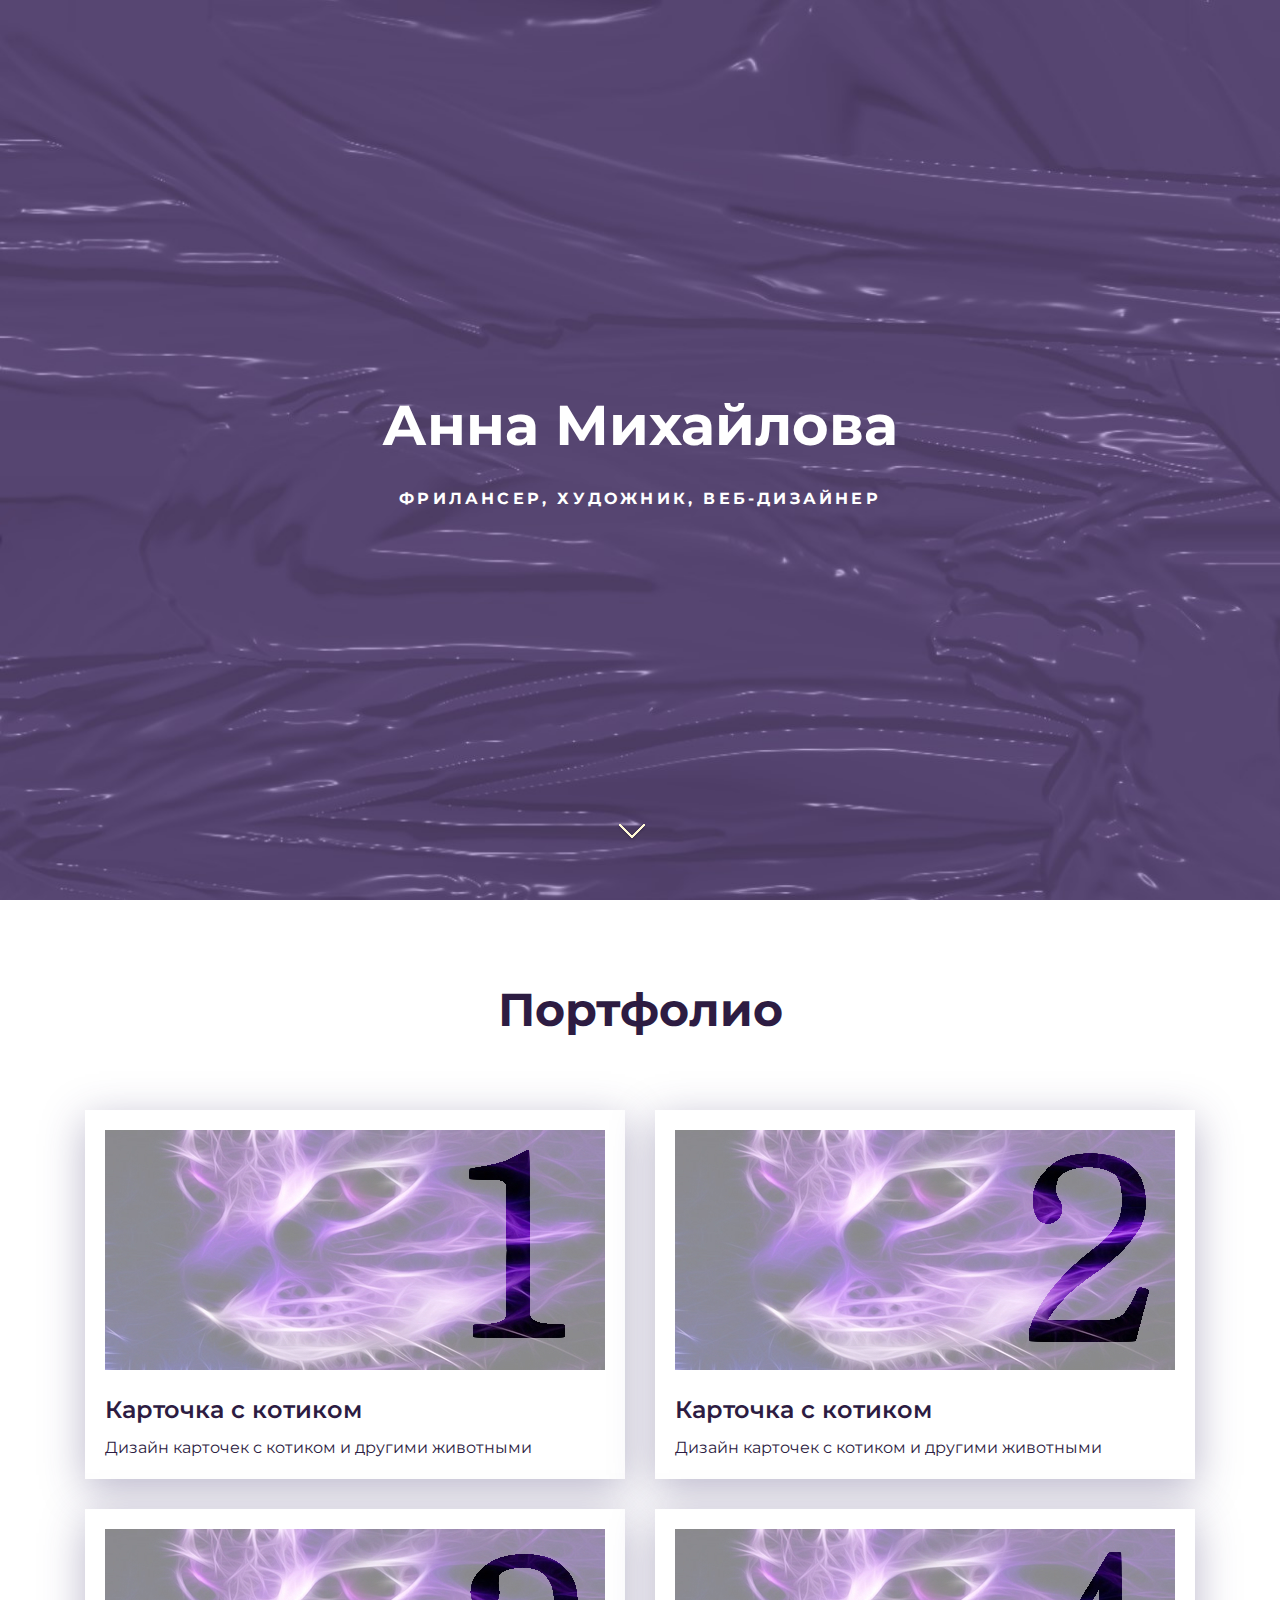
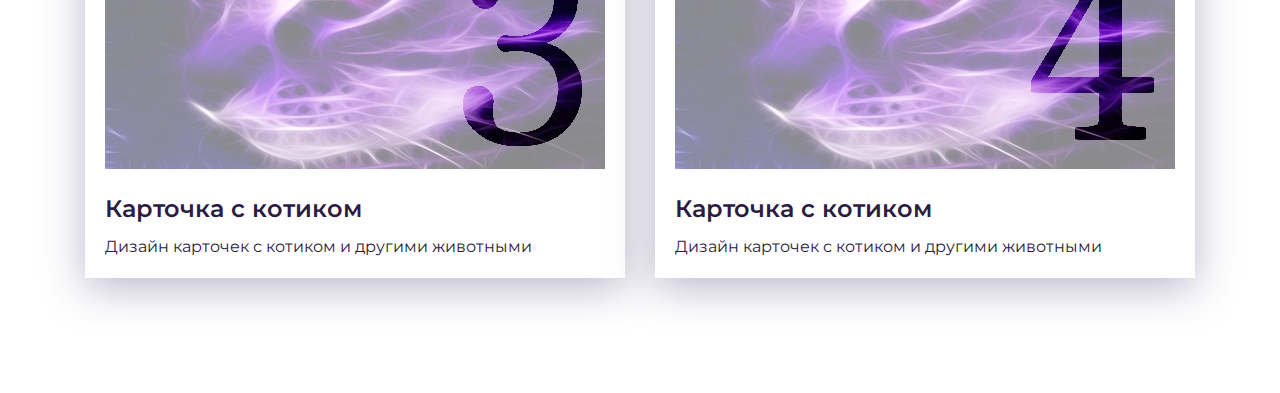
==== index.html @ 754063fa "initial" ====
<!DOCTYPE html>
<html lang="ru">
<head>
    <meta charset="UTF-8">
    <meta http-equiv="X-UA-Compatible" content="IE=edge">
    <meta name="viewport" content="width=device-width, initial-scale=1.0">
    <title>Портфолио</title>
    <link rel="stylesheet" href="./css/main.css">
    <link rel="preconnect" href="https://fonts.googleapis.com">
    <link rel="preconnect" href="https://fonts.gstatic.com" crossorigin>
    <link href="https://fonts.googleapis.com/css2?family=Montserrat:wght@400;600;700&display=swap" rel="stylesheet">
</head>
<body>
    <div class="header">
        <h1 class="headerTitle">Анна Михайлова</h1>
        <p class="headerSubTitle">фрилансер, художник, веб-дизайнер</p>
        <div class="headerArrow">
            <img src="./image/header/arrow.svg" alt="Arrow">
        </div>
    </div>

    <div class="portfolio">
        <div class="container">
            <h2 class="portfolioHeader">Портфолио</h2>

            <!-- portfolio-cards-wrapper -->
            <div class="portfolio-cards-wrapper">

                <!-- Card -->
                <div class="card">
                    <img class="cardImg" src="./image/portfolio/cart.jpg" alt="Card1">
                    <h3 class="cardTitle">Карточка с котиком</h3>
                    <p>Дизайн карточек с котиком и другими животными</p>
                </div>
                <!-- CadrOff -->

                <!-- Card -->
                <div class="card">
                    <img class="cardImg" src="./image/portfolio/cart2.jpg" alt="Card2">
                    <h3 class="cardTitle">Карточка с котиком</h3>
                    <p>Дизайн карточек с котиком и другими животными</p>
                </div>
                <!-- CadrOff -->

                <!-- Card -->
                <div class="card">
                    <img class="cardImg" src="./image/portfolio/cart3.jpg" alt="Card3">
                    <h3 class="cardTitle">Карточка с котиком</h3>
                    <p>Дизайн карточек с котиком и другими животными</p>
                </div>
                <!-- CadrOff -->

                <!-- Card -->
                <div class="card">
                    <img class="cardImg" src="./image/portfolio/cart4.jpg" alt="Card4">
                    <h3 class="cardTitle">Карточка с котиком</h3>
                    <p>Дизайн карточек с котиком и другими животными</p>
                </div>
                <!-- CadrOff -->

            </div>
            <!-- //portfolio-cards-wrapper -->
        </div>
    </div>

</body>
</html>
---- css/main.css ----
* {
    box-sizing: border-box;
}

body {
    margin: 0;
    font-family: 'Montserrat', sans-serif;
}

.container {
    max-width: 1110px;
    margin-left: auto;
    margin-right: auto;
}

.none {
    display: none !important;
}

.header {
    position: relative;
   display: flex;
    flex-direction: column; /*колонка*/
    justify-content: center; /*Выравнивание по вертикали (основная ось)*/
    align-items: center; /*Выравнивание по горизонтали*/
   
    width: 100%;
    height: 100vh;

    background-color: #035E0B;
    background-image: url("./../image/header/head-bg.jpg");
    background-size: cover;
}
.headerTitle{
    margin: 0;
    margin-bottom: 25px;
    font-weight: 700;
    font-size: 56px;
    line-height: 130%;
    text-align: center;
    color: #FFFFFF;
}

.headerSubTitle{
    margin: 0;
    font-weight: bold;
    font-size: 16px;
    line-height: 150%;
    text-align: center;
    letter-spacing: 0.2em;
    text-transform: uppercase;
    color: #FFFFFF;
}

.headerArrow{
    width: 48px;
    height: 48px;
    position: absolute;
    bottom: 30px;
    left: 50%;
    transform: translate(-50%, 0);
}

/* Portfolio */
.portfolio {
    padding-top: 80px;
    padding-bottom: 115px;
}

.portfolioHeader {
    font-weight: 700;
    font-size: 46px;
    line-height: 130%;
    text-align: center;
    color: #2D1C42;
    margin: 0;
    margin-bottom: 70px;
}

.portfolio-cards-wrapper {
    display: flex;
    flex-wrap: wrap;
    justify-content: space-between;
}

.card {
    margin-bottom: 30px;
    max-width: 540px;
    padding: 20px;
    background-color: #FFFFFF;
    box-shadow: 0px 10px 40px rgba(59, 50, 106, 0.35);
}

.card:last-child, .card:nth-last-child(2) {
    margin-bottom: 0;
}

.cardImg {
    margin-bottom: 20px;
}
.cardTitle {
    margin: 0;
    margin-bottom: 13px;
    font-weight: 600;
    font-size: 24px;
    line-height: 130%;
    color: #2D1C42;
}

.card p {
    font-size: 16px;
    line-height: 130%;
    color: #2D1C42;
    margin: 0;
}
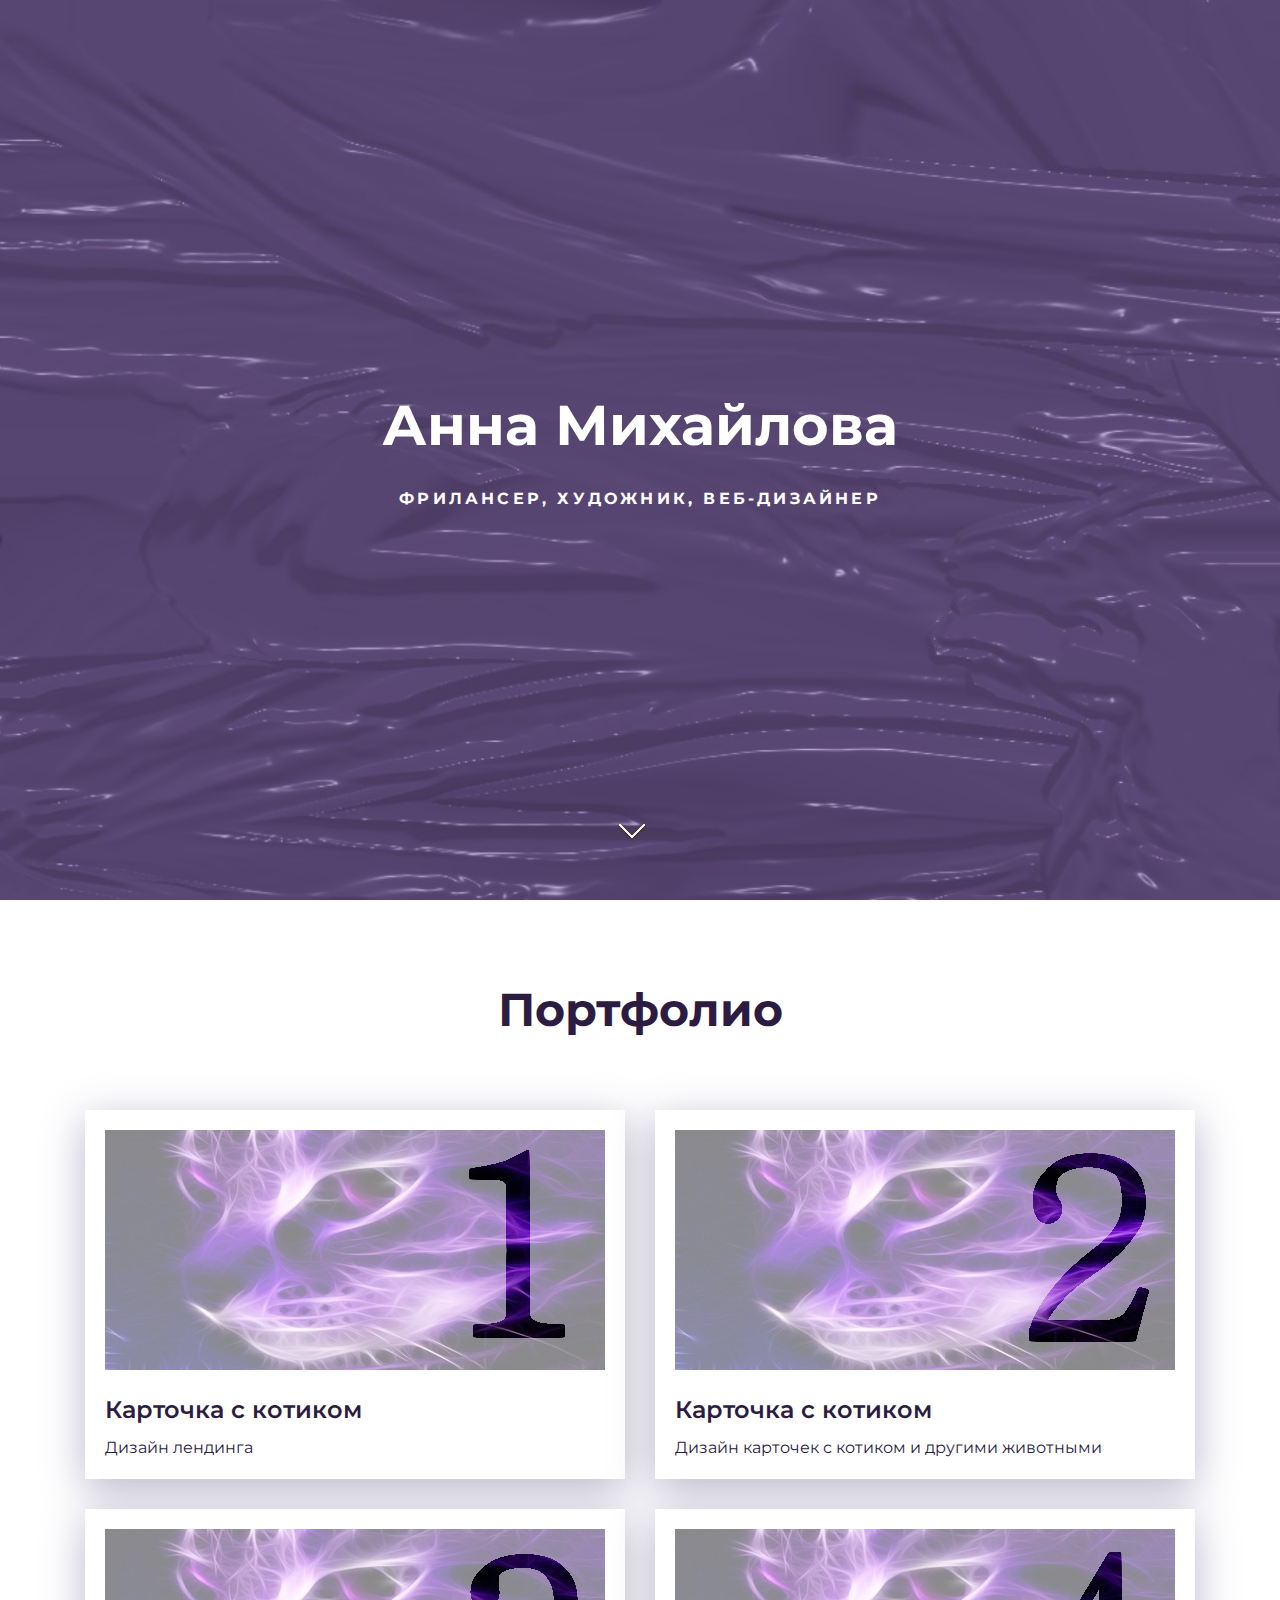
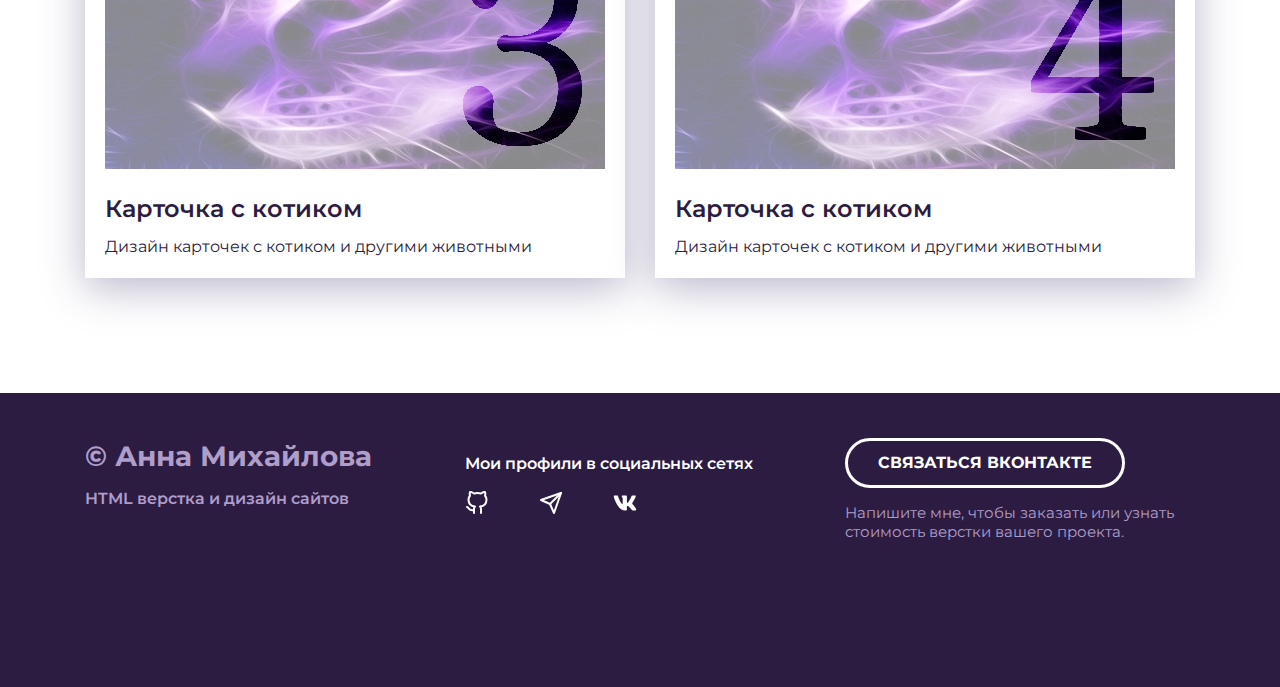
==== commit 35e72ef1: "now" ====
--- a/index.html
+++ b/index.html
@@ -11,57 +11,104 @@
     <link href="https://fonts.googleapis.com/css2?family=Montserrat:wght@400;600;700&display=swap" rel="stylesheet">
 </head>
 <body>
-    <div class="header">
+    <header class="header">
         <h1 class="headerTitle">Анна Михайлова</h1>
         <p class="headerSubTitle">фрилансер, художник, веб-дизайнер</p>
         <div class="headerArrow">
             <img src="./image/header/arrow.svg" alt="Arrow">
         </div>
-    </div>
+    </header>
 
-    <div class="portfolio">
+    <main>
+        <section class="portfolio">
+            <div class="container">
+                <h2 class="portfolioHeader">Портфолио</h2>
+
+                <!-- portfolio-cards-wrapper -->
+                <div class="portfolio-cards-wrapper">
+
+                    <!-- Card -->
+                    <div class="card">
+                        <a href="works.html" class="cardLink">
+                            <img class="cardImg" src="./image/portfolio/cart.jpg" alt="Card1">
+                            <h3 class="cardTitle">Карточка с котиком</h3>
+                            <p>Дизайн лендинга</p>
+                        </a>
+                    </div>
+                    <!-- CadrOff -->
+
+                    <!-- Card -->
+                    <div class="card">
+                        <a href="works.html" class="cardLink">
+                        <img class="cardImg" src="./image/portfolio/cart2.jpg" alt="Card2">
+                        <h3 class="cardTitle">Карточка с котиком</h3>
+                        <p>Дизайн карточек с котиком и другими животными</p></a>
+                    </div>
+                    <!-- CadrOff -->
+
+                    <!-- Card -->
+                    <div class="card">
+                        <a href="works.html" class="cardLink">
+                            <img class="cardImg" src="./image/portfolio/cart3.jpg" alt="Card3">
+                            <h3 class="cardTitle">Карточка с котиком</h3>
+                            <p>Дизайн карточек с котиком и другими животными</p></a>
+                    </div>
+                
+                    <!-- CadrOff -->
+
+                    <!-- Card -->
+                    <div class="card">
+                        <a href="works.html" class="cardLink">
+                        <img class="cardImg" src="./image/portfolio/cart4.jpg" alt="Card4">
+                        <h3 class="cardTitle">Карточка с котиком</h3>
+                        <p>Дизайн карточек с котиком и другими животными</p></a>
+                    </div>
+                    <!-- CadrOff -->
+
+                </div>
+                <!-- //portfolio-cards-wrapper -->
+            </div>
+        </section>
+    </main>
+    <!--Footer-->
+    <footer class="footer">
         <div class="container">
-            <h2 class="portfolioHeader">Портфолио</h2>
+            <div class="footerRow">
+                <div class="footerCopyright">
+                    <div class="footerCopyrightName"> © Анна Михайлова</div>
+                    <p>HTML верстка и дизайн сайтов</p>
+                </div>
+                <!-- footerIcons -->
+                <div class="footerIcons">
+                    <p>Мои профили в социальных сетях</p>
+                    <div class="footerIconsRow">
+                        <a href="#">
+                            <img src="./image/footer/github.svg" alt="github">
+                        </a>
 
-            <!-- portfolio-cards-wrapper -->
-            <div class="portfolio-cards-wrapper">
+                        <a href="#">
+                            <img src="./image/footer/send.svg" alt="Telegram">
+                        </a>
+                        
+                        <a href="#">
+                            <img src="./image/footer/vk.svg" alt="VK">
+                        </a>
+                        
+                    </div>
+                </div>
+                <!-- //footerIcons -->
 
-                <!-- Card -->
-                <div class="card">
-                    <img class="cardImg" src="./image/portfolio/cart.jpg" alt="Card1">
-                    <h3 class="cardTitle">Карточка с котиком</h3>
-                    <p>Дизайн карточек с котиком и другими животными</p>
+                <div class="footerContacts">
+                    <a href="https://vk.me/annajeckles" class="footerButton">
+                        Связаться Вконтакте
+                    </a>
+                   <p>Напишите мне, чтобы заказать или узнать стоимость верстки вашего проекта.</p>
+                    
                 </div>
-                <!-- CadrOff -->
-
-                <!-- Card -->
-                <div class="card">
-                    <img class="cardImg" src="./image/portfolio/cart2.jpg" alt="Card2">
-                    <h3 class="cardTitle">Карточка с котиком</h3>
-                    <p>Дизайн карточек с котиком и другими животными</p>
-                </div>
-                <!-- CadrOff -->
-
-                <!-- Card -->
-                <div class="card">
-                    <img class="cardImg" src="./image/portfolio/cart3.jpg" alt="Card3">
-                    <h3 class="cardTitle">Карточка с котиком</h3>
-                    <p>Дизайн карточек с котиком и другими животными</p>
-                </div>
-                <!-- CadrOff -->
-
-                <!-- Card -->
-                <div class="card">
-                    <img class="cardImg" src="./image/portfolio/cart4.jpg" alt="Card4">
-                    <h3 class="cardTitle">Карточка с котиком</h3>
-                    <p>Дизайн карточек с котиком и другими животными</p>
-                </div>
-                <!-- CadrOff -->
 
             </div>
-            <!-- //portfolio-cards-wrapper -->
         </div>
-    </div>
+    </footer>
 
 </body>
 </html>--- a/css/main.css
+++ b/css/main.css
@@ -8,9 +8,11 @@
 }
 
 .container {
-    max-width: 1110px;
+    max-width: 1140px;
     margin-left: auto;
     margin-right: auto;
+    padding-left: 15px;
+    padding-right: 15px;
 }
 
 .none {
@@ -86,9 +88,24 @@
 .card {
     margin-bottom: 30px;
     max-width: 540px;
-    padding: 20px;
     background-color: #FFFFFF;
     box-shadow: 0px 10px 40px rgba(59, 50, 106, 0.35);
+    transition: transform 0.2s ease-in;
+}
+
+.card:hover {
+    transform: translateY(-15px);
+}
+
+.cardLink {
+    display: block;
+    text-decoration: none;
+    color: #2D1C42;
+    padding: 20px;
+    transition: color 0.2s ease-in;
+}
+.cardLink:hover {
+    color: #AF9DCA;
 }
 
 .card:last-child, .card:nth-last-child(2) {
@@ -104,12 +121,154 @@
     font-weight: 600;
     font-size: 24px;
     line-height: 130%;
-    color: #2D1C42;
 }
 
 .card p {
     font-size: 16px;
     line-height: 130%;
-    color: #2D1C42;
-    margin: 0;
+    margin: 0;
+}
+
+/*Footer*/
+.footer {
+    background: #2D1C42;
+    padding-top: 45px;
+    padding-bottom: 130px;
+    color: #FFFFFF;
+}
+.footerRow {
+    display: flex;
+    flex-direction: row;
+    justify-content: space-between;
+}
+
+.footerCopyright {
+    max-width: 350px;
+    color: #AF9DCA;
+    line-height: 1.3;
+    flex-grow: 1;
+}
+
+.footerCopyrightName {
+    font-weight: 700;
+    font-size: 28px;
+   margin-bottom: 15px;
+}
+
+.footerCopyright p {
+    margin: 0;
+    margin-bottom: 15px;
+    font-weight: 600;
+    font-size: 16px;
+}
+
+.footerIcons {
+    max-width: 350px;
+    flex-grow: 1;
+}
+
+.footerIcons  p {
+    font-weight: 600;
+    font-size: 16px;
+    line-height: 1.3;
+}
+
+.footerIconsRow {
+    display: flex;
+    align-items: center;
+
+}
+
+.footerIconsRow > * + * {
+    margin-left: 50px;
+}
+
+.footerContacts {
+    max-width: 350px;
+    flex-grow: 1;
+}
+
+.footerButton {
+    display: inline-block;
+    height: 50px;
+
+    border: 3px solid #FFFFFF;
+    border-radius: 50px;
+    padding-left: 30px;
+    padding-right: 30px;
+    line-height: 44px;
+
+    font-weight: 700;
+    font-size: 16px;
+    text-transform: uppercase;
+    text-decoration: none;
+    color: #FFFFFF;
+
+    transition: all 0.2s ease-in;
+}
+
+.footerButton:hover {
+    background-color: white;
+    color: #2D1C42;
+}
+
+.footerContacts p {
+    margin: 15px 0;
+    font-size: 15px;
+    line-height: 1.3;
+    color: #AF9DCA;
+}
+
+/* Project */
+.project {
+    padding: 80px 0 120px 0;
+    text-align: center;
+}
+
+.projectHeader {
+    margin: 0;
+    font-size: 46px;
+    font-weight: 700;
+    line-height: 1.3;
+    margin-bottom: 40px;
+}
+
+.projectImg{
+    margin-bottom: 70px;
+}
+
+.projectDesc {
+    margin: 0 auto 60px;
+    max-width: 730px;
+}
+
+.projectDesc p {
+    margin-top: 0;
+    margin-bottom: 15px;
+    font-size: 16px;
+    line-height: 1.5;
+}
+
+.projectButBack {
+    display: inline-block;
+    height: 60px;
+
+    border: 3px solid #2D1C42;
+    border-radius: 50px;
+    padding-left: 30px;
+    padding-right: 30px;
+    line-height: 54px;
+
+    font-weight: 700;
+    font-size: 16px;
+    text-transform: uppercase;
+    text-decoration: none;
+    color: #2D1C42;
+
+    transition: all 0.2s ease-in;
+}
+
+.projectButBack:hover {
+    background-color: #2D1C42;
+    color: white;
 }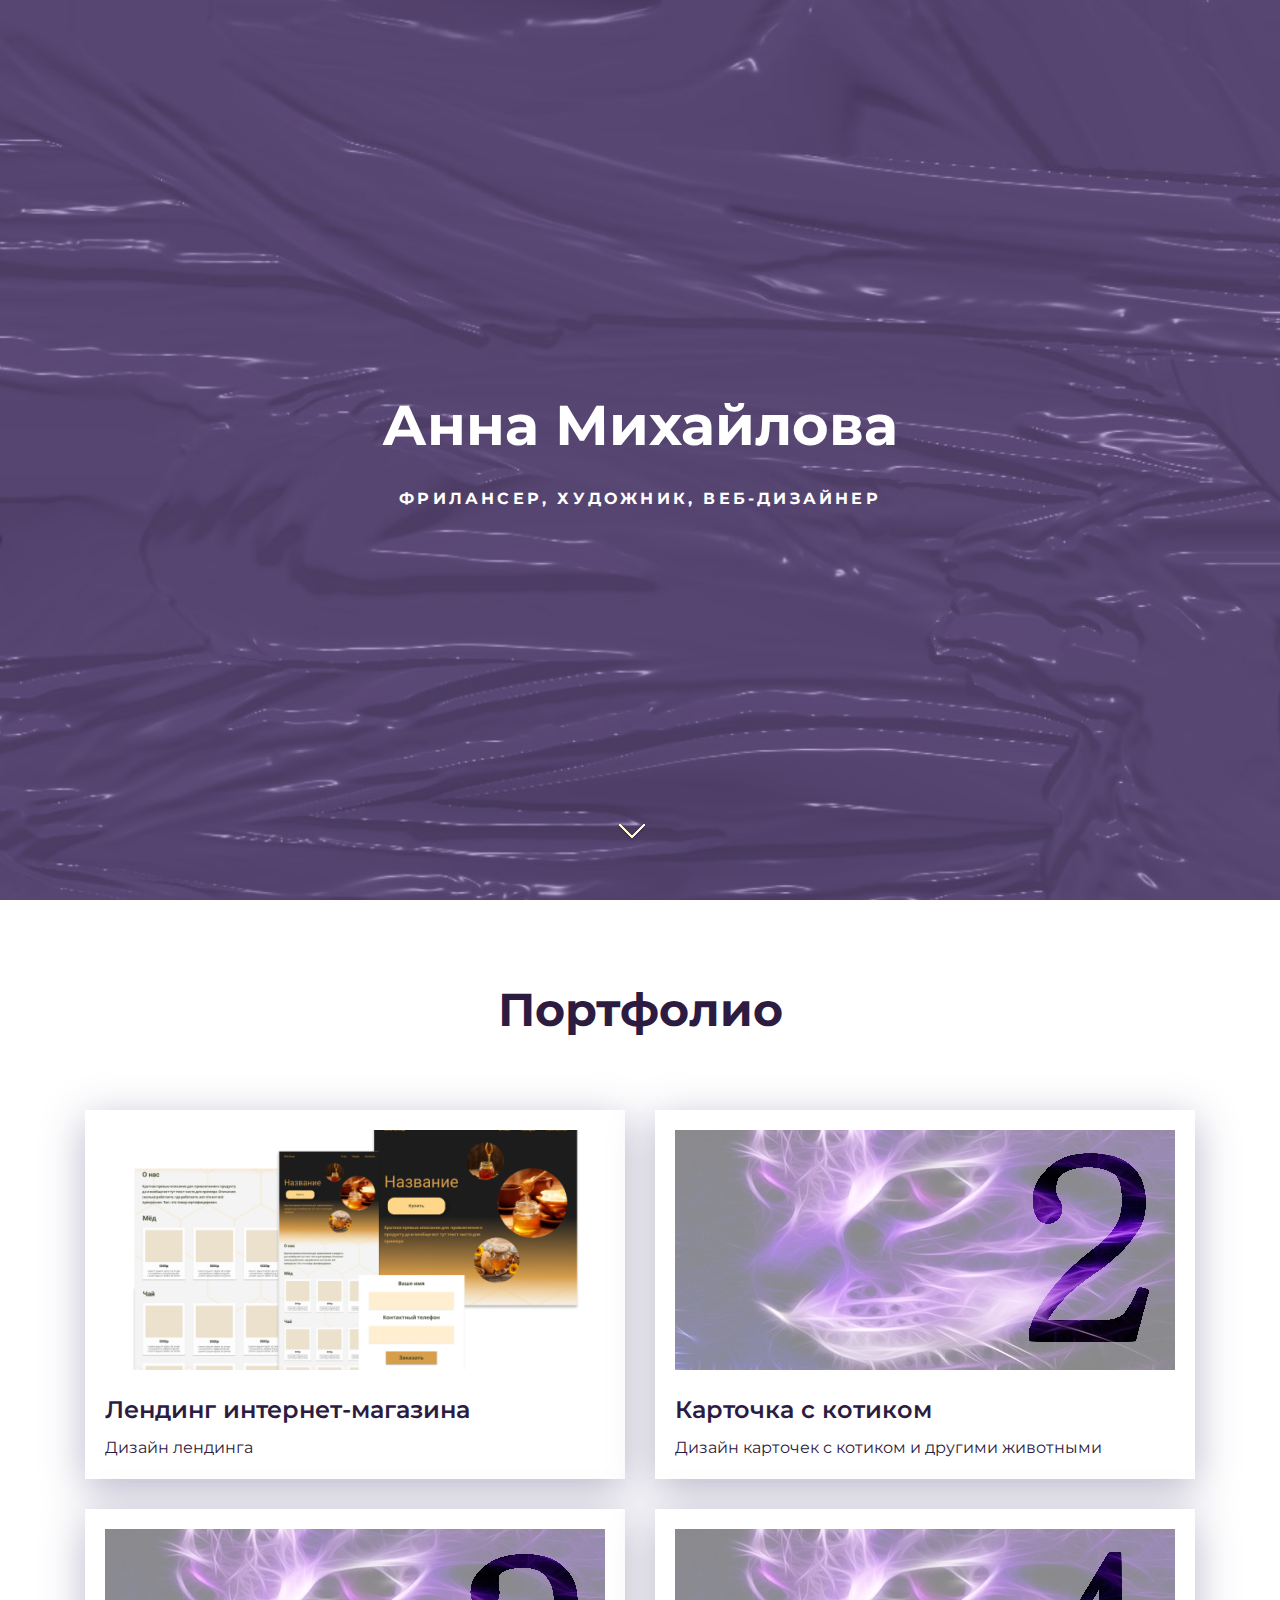
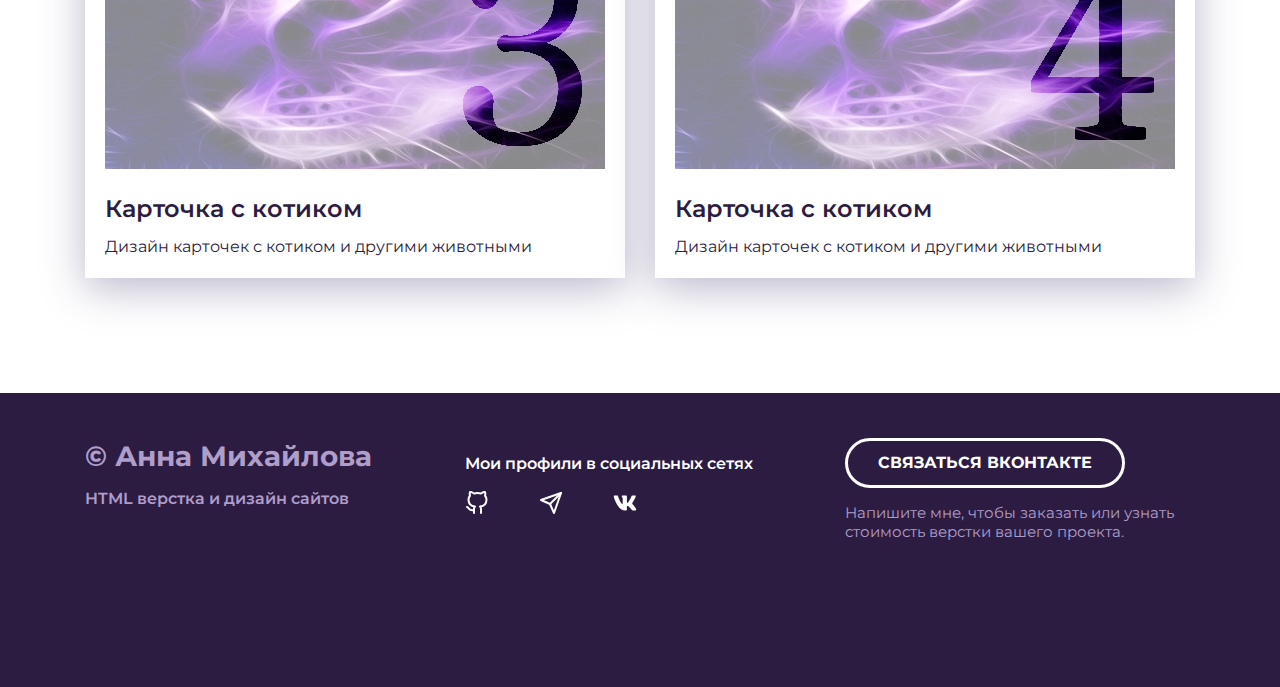
==== commit 4a42ad71: "now" ====
--- a/index.html
+++ b/index.html
@@ -6,6 +6,7 @@
     <meta name="viewport" content="width=device-width, initial-scale=1.0">
     <title>Портфолио</title>
     <link rel="stylesheet" href="./css/main.css">
+    <link rel="stylesheet" href="./css/media.css">
     <link rel="preconnect" href="https://fonts.googleapis.com">
     <link rel="preconnect" href="https://fonts.gstatic.com" crossorigin>
     <link href="https://fonts.googleapis.com/css2?family=Montserrat:wght@400;600;700&display=swap" rel="stylesheet">
@@ -31,7 +32,7 @@
                     <div class="card">
                         <a href="works.html" class="cardLink">
                             <img class="cardImg" src="./image/portfolio/cart.jpg" alt="Card1">
-                            <h3 class="cardTitle">Карточка с котиком</h3>
+                            <h3 class="cardTitle">Лендинг интернет-магазина</h3>
                             <p>Дизайн лендинга</p>
                         </a>
                     </div>
@@ -75,13 +76,13 @@
         <div class="container">
             <div class="footerRow">
                 <div class="footerCopyright">
-                    <div class="footerCopyrightName"> © Анна Михайлова</div>
+                    <div class="footerCopyrightName fcol"> © Анна Михайлова</div>
                     <p>HTML верстка и дизайн сайтов</p>
                 </div>
                 <!-- footerIcons -->
                 <div class="footerIcons">
                     <p>Мои профили в социальных сетях</p>
-                    <div class="footerIconsRow">
+                    <div class="footerIconsRow fcol">
                         <a href="#">
                             <img src="./image/footer/github.svg" alt="github">
                         </a>
@@ -98,7 +99,7 @@
                 </div>
                 <!-- //footerIcons -->
 
-                <div class="footerContacts">
+                <div class="footerContacts fcol">
                     <a href="https://vk.me/annajeckles" class="footerButton">
                         Связаться Вконтакте
                     </a>
--- a/css/main.css
+++ b/css/main.css
@@ -2,9 +2,17 @@
     box-sizing: border-box;
 }
 
+html {
+    scroll-behavior: smooth;
+}
+
 body {
     margin: 0;
     font-family: 'Montserrat', sans-serif;
+}
+
+img {
+    max-width: 100%;
 }
 
 .container {
@@ -13,6 +21,7 @@
     margin-right: auto;
     padding-left: 15px;
     padding-right: 15px;
+
 }
 
 .none {
@@ -120,12 +129,12 @@
     margin-bottom: 13px;
     font-weight: 600;
     font-size: 24px;
-    line-height: 130%;
+    line-height: 1.3;
 }
 
 .card p {
     font-size: 16px;
-    line-height: 130%;
+    line-height: 1.3;
     margin: 0;
 }
 
@@ -142,6 +151,11 @@
     justify-content: space-between;
 }
 
+.fcol {
+    max-width: 350px;
+    flex-grow: 1;
+}
+
 .footerCopyright {
     max-width: 350px;
     color: #AF9DCA;
--- a/css/media.css
+++ b/css/media.css
@@ -0,0 +1,107 @@
+/* Медиа запрос: для экранов с шириной ДО 1140px */
+@media (max-width: 1140px) {
+    .card {
+        width: calc(50% - 15px);
+    }
+    .footer {
+        padding-top: 40px;
+        padding-bottom: 60px;
+    }
+    .footerRow {
+        flex-direction: column-reverse;
+        align-items: center;
+        text-align: center;
+    }
+    .fcol {
+        margin-bottom: 20px;
+    }
+    .fcol:first-child {
+        margin-bottom: 0;
+    }
+}
+/* Медиа запрос: для экранов с шириной ДО 760px */
+@media (max-width: 760px) {
+    .headerTitle {
+        font-size: 32px;
+    } 
+    .headerSubTitle {
+        font-size: 14px;
+    } 
+    .portfolio {
+        padding-top: 40px;
+        padding-bottom: 60px;
+    }
+    .portfolioHeader {
+        font-size: 32px;
+        margin-bottom: 30px;
+    }
+    .card {
+        min-width: 320px;
+        width: 100%;
+    }
+    .card:nth-last-child(2) {
+        margin-bottom: 30px;
+    }
+    .portfolio-cards-wrapper {
+        justify-content: center;
+    }
+    .cardLink {
+        padding: 15px;
+    }
+    .cardImg {
+        margin-bottom: 10px;
+    }
+    .cardTitle {
+        font-size: 18px;
+        margin-bottom: 10px;
+    }
+    .card p {
+        font-size: 14px;
+    }
+
+    .footerCopyrightName {
+        font-size: 18px;
+        margin-bottom: 5px;
+    }
+
+    .footerCopyright p {
+        font-size: 14px;
+    }
+
+    .footerIcons p {
+        font-size: 14px;
+    }
+
+    .footerContacts p {
+        font-size: 14px;
+        margin: 0;
+        margin-top: 15px;
+    }
+    .footerButton {
+        padding-left: 15px;
+        padding-right: 15px;
+    }
+
+    .project {
+        padding: 40px 0 60px;
+    }
+
+    .projectHeader {
+        font-size: 28px;
+        margin-bottom: 30px;
+    }
+
+    .projectImg {
+        margin-bottom: 20px;
+    }
+
+    .projectDesc {
+        margin-bottom: 50px;
+    }
+
+    .projectButBack {
+        padding: 0 10px;
+        width: 100%;
+        max-width: 320px;
+    }
+}
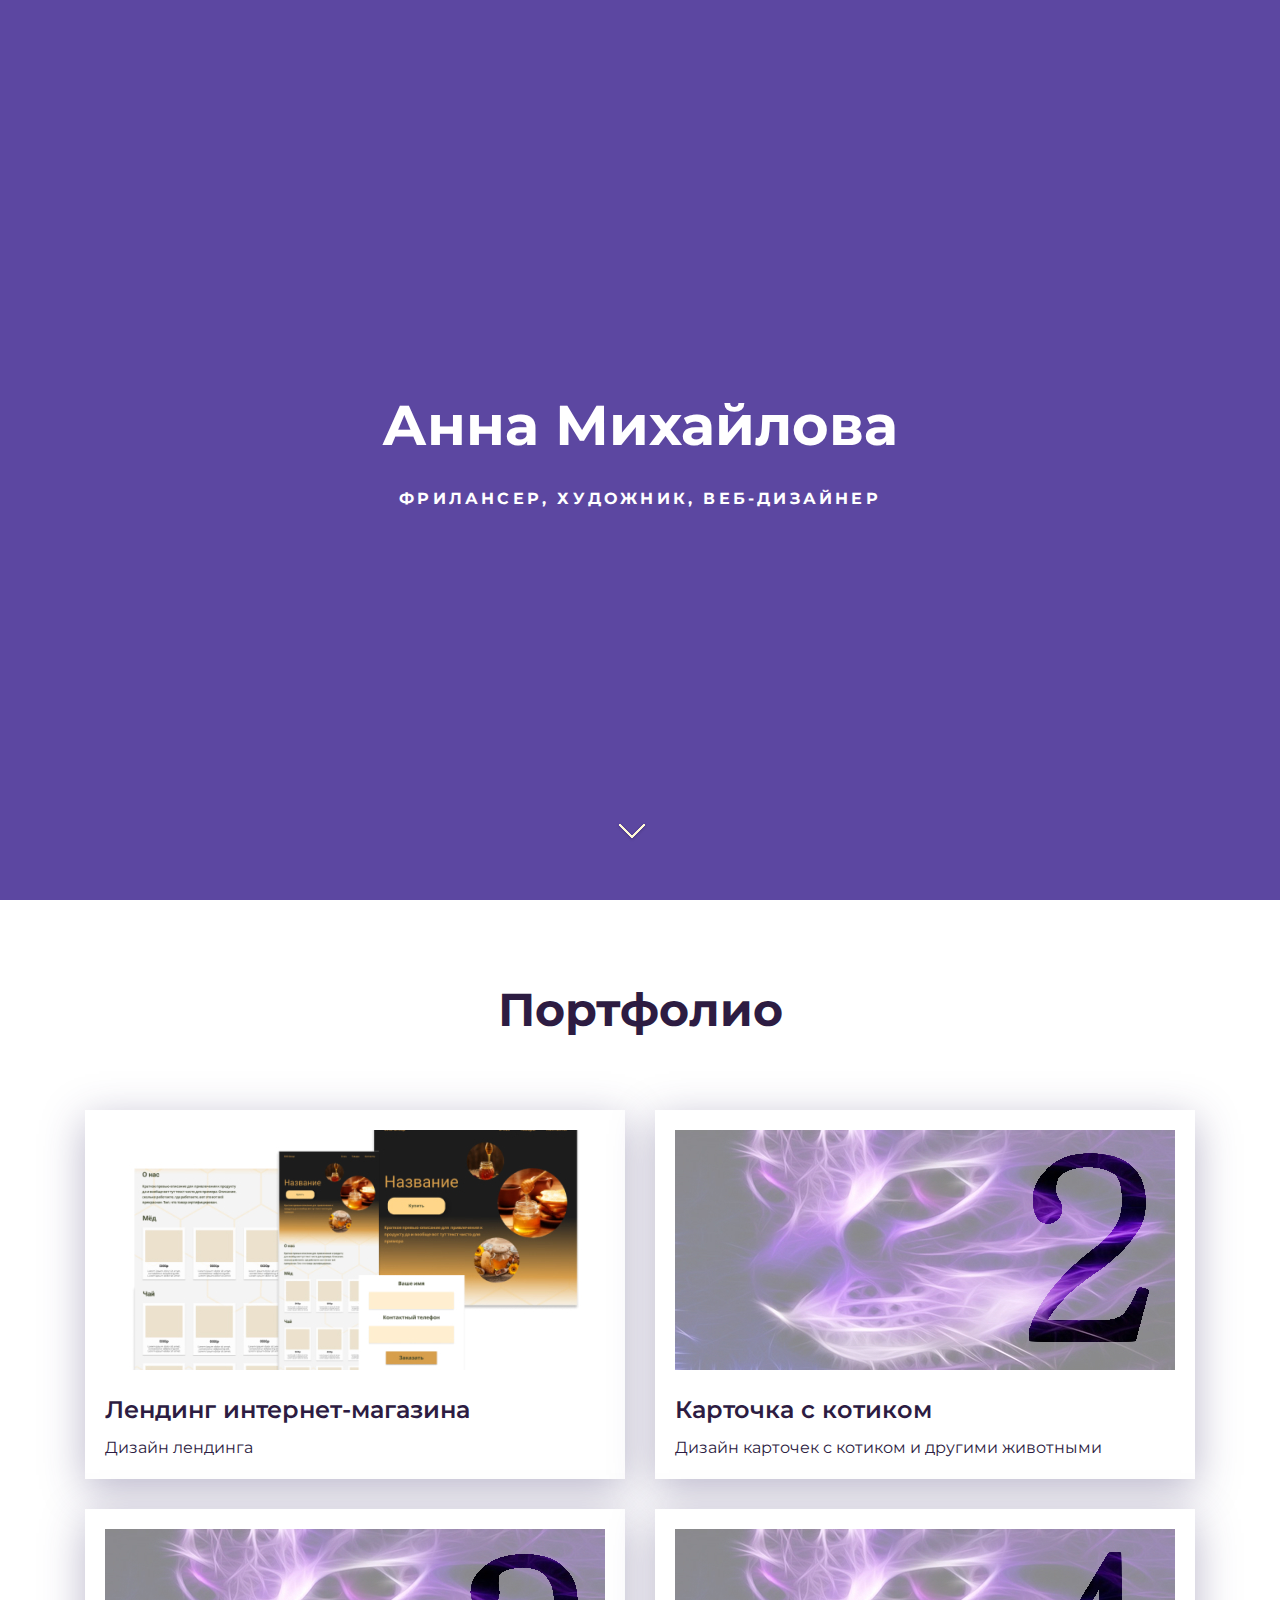
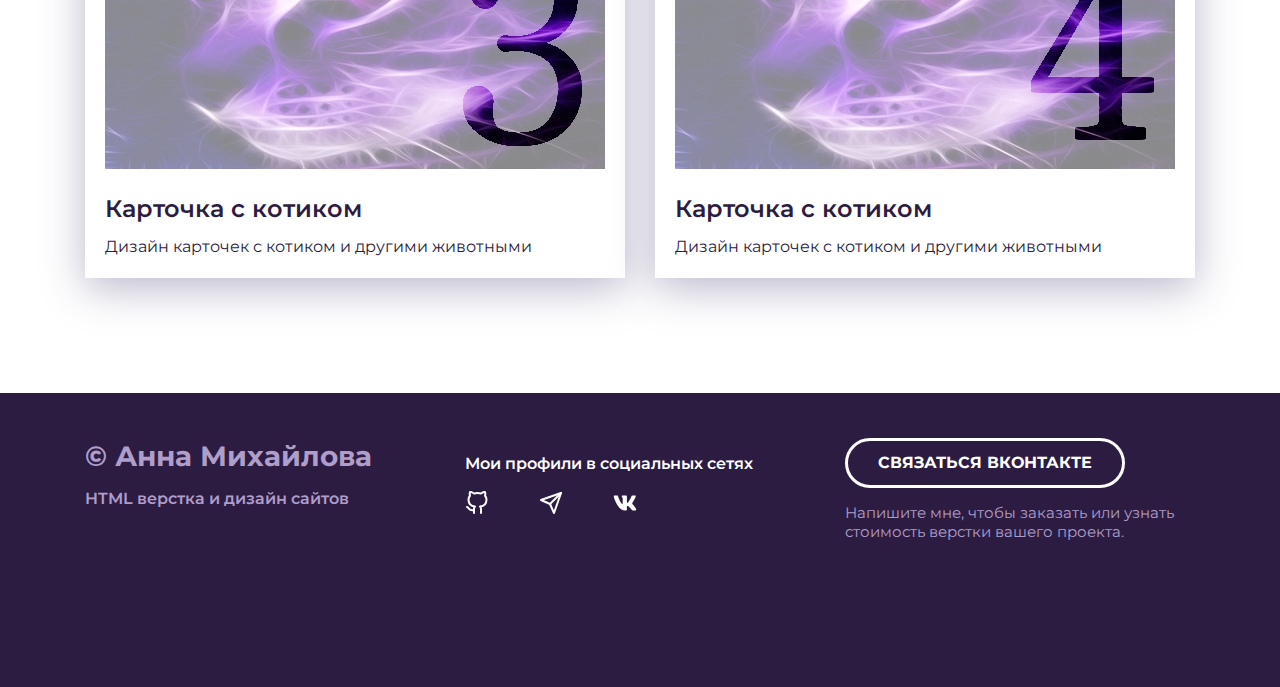
==== commit b1be1e2d: "new" ====
--- a/index.html
+++ b/index.html
@@ -10,18 +10,19 @@
     <link rel="preconnect" href="https://fonts.googleapis.com">
     <link rel="preconnect" href="https://fonts.gstatic.com" crossorigin>
     <link href="https://fonts.googleapis.com/css2?family=Montserrat:wght@400;600;700&display=swap" rel="stylesheet">
+    <link href="https://cdn.jsdelivr.net/npm/bootstrap@5.2.0/dist/css/bootstrap.min.css" rel="stylesheet" integrity="sha384-gH2yIJqKdNHPEq0n4Mqa/HGKIhSkIHeL5AyhkYV8i59U5AR6csBvApHHNl/vI1Bx" crossorigin="anonymous">
 </head>
 <body>
-    <header class="header">
+    <header class="header" id="header">
         <h1 class="headerTitle">Анна Михайлова</h1>
         <p class="headerSubTitle">фрилансер, художник, веб-дизайнер</p>
-        <div class="headerArrow">
+        <a href="#portfolio" class="headerArrow">
             <img src="./image/header/arrow.svg" alt="Arrow">
-        </div>
+        </a>
     </header>
 
     <main>
-        <section class="portfolio">
+        <section class="portfolio" id="portfolio">
             <div class="container">
                 <h2 class="portfolioHeader">Портфолио</h2>
 
@@ -71,6 +72,7 @@
             </div>
         </section>
     </main>
+
     <!--Footer-->
     <footer class="footer">
         <div class="container">
@@ -83,15 +85,15 @@
                 <div class="footerIcons">
                     <p>Мои профили в социальных сетях</p>
                     <div class="footerIconsRow fcol">
-                        <a href="#">
+                        <a href="https://github.com/Salamandra0011">
                             <img src="./image/footer/github.svg" alt="github">
                         </a>
 
-                        <a href="#">
+                        <a href="https://t.me/int_foto">
                             <img src="./image/footer/send.svg" alt="Telegram">
                         </a>
                         
-                        <a href="#">
+                        <a href="https://vk.com/himbeere_fondue">
                             <img src="./image/footer/vk.svg" alt="VK">
                         </a>
                         
@@ -111,5 +113,13 @@
         </div>
     </footer>
 
+    <!-- Библиотеки и плагины -->
+    <script src="./lips/jquery/jquery-3.6.1.min.js"></script>
+    <script src="./lips/vide/jquery.vide.js"></script>
+    <script src="https://cdn.jsdelivr.net/npm/bootstrap@5.1.3/dist/js/bootstrap.bundle.min.js" integrity="sha384-ka7Sk0Gln4gmtz2MlQnikT1wXgYsOg+OMhuP+IlRH9sENBO0LRn5q+8nbTov4+1p" crossorigin="anonymous"></script>
+
+    <!-- Скрипты и вызовы библиотек -->
+    <script src="./js/main.js"></script>
+
 </body>
 </html>--- a/css/main.css
+++ b/css/main.css
@@ -9,6 +9,7 @@
 body {
     margin: 0;
     font-family: 'Montserrat', sans-serif;
+    scroll-behavior: smooth;
 }
 
 img {
@@ -38,8 +39,8 @@
     width: 100%;
     height: 100vh;
 
-    background-color: #035E0B;
-    background-image: url("./../image/header/head-bg.jpg");
+    /* background-color: #035E0B;
+    background-image: url("./../image/header/head-bg.jpg"); */
     background-size: cover;
 }
 .headerTitle{
--- a/css/media.css
+++ b/css/media.css
@@ -72,6 +72,10 @@
         font-size: 14px;
     }
 
+    .footerIconsRow {
+        text-align: center;
+    }
+
     .footerContacts p {
         font-size: 14px;
         margin: 0;
